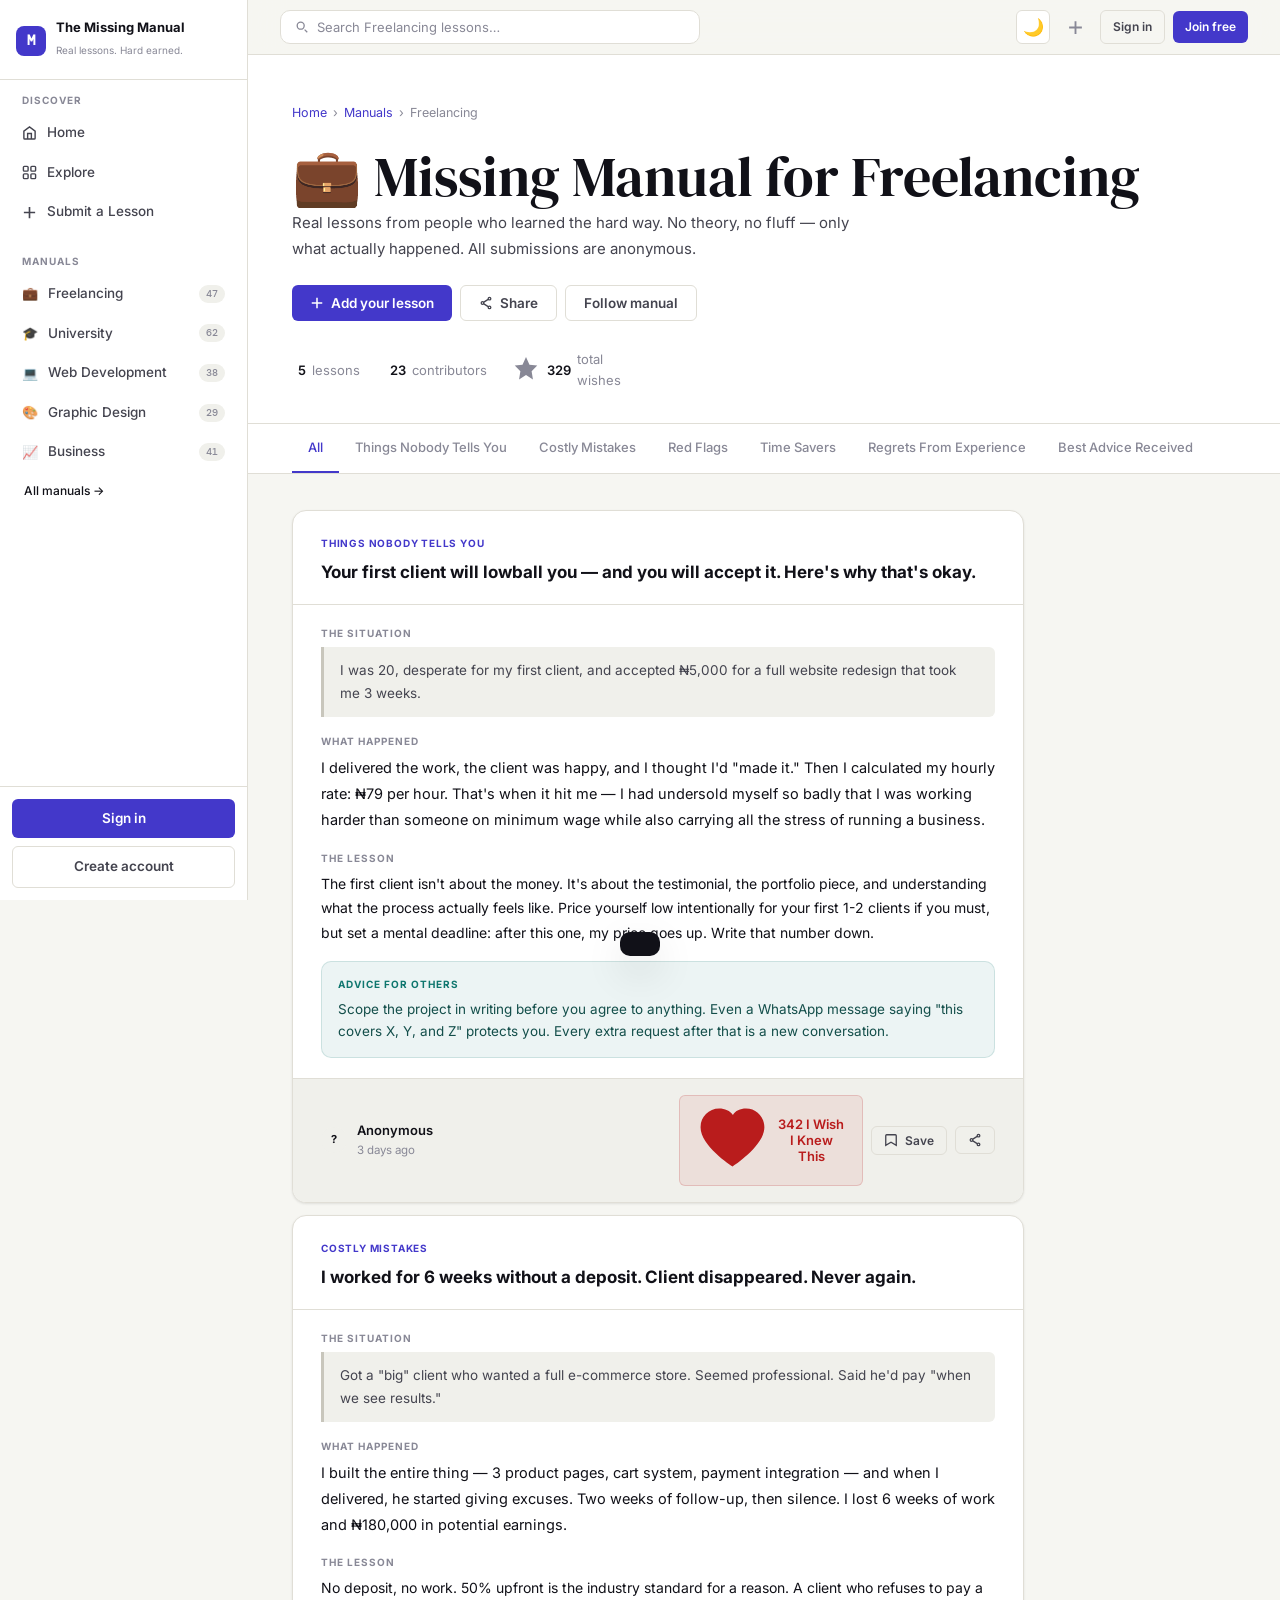
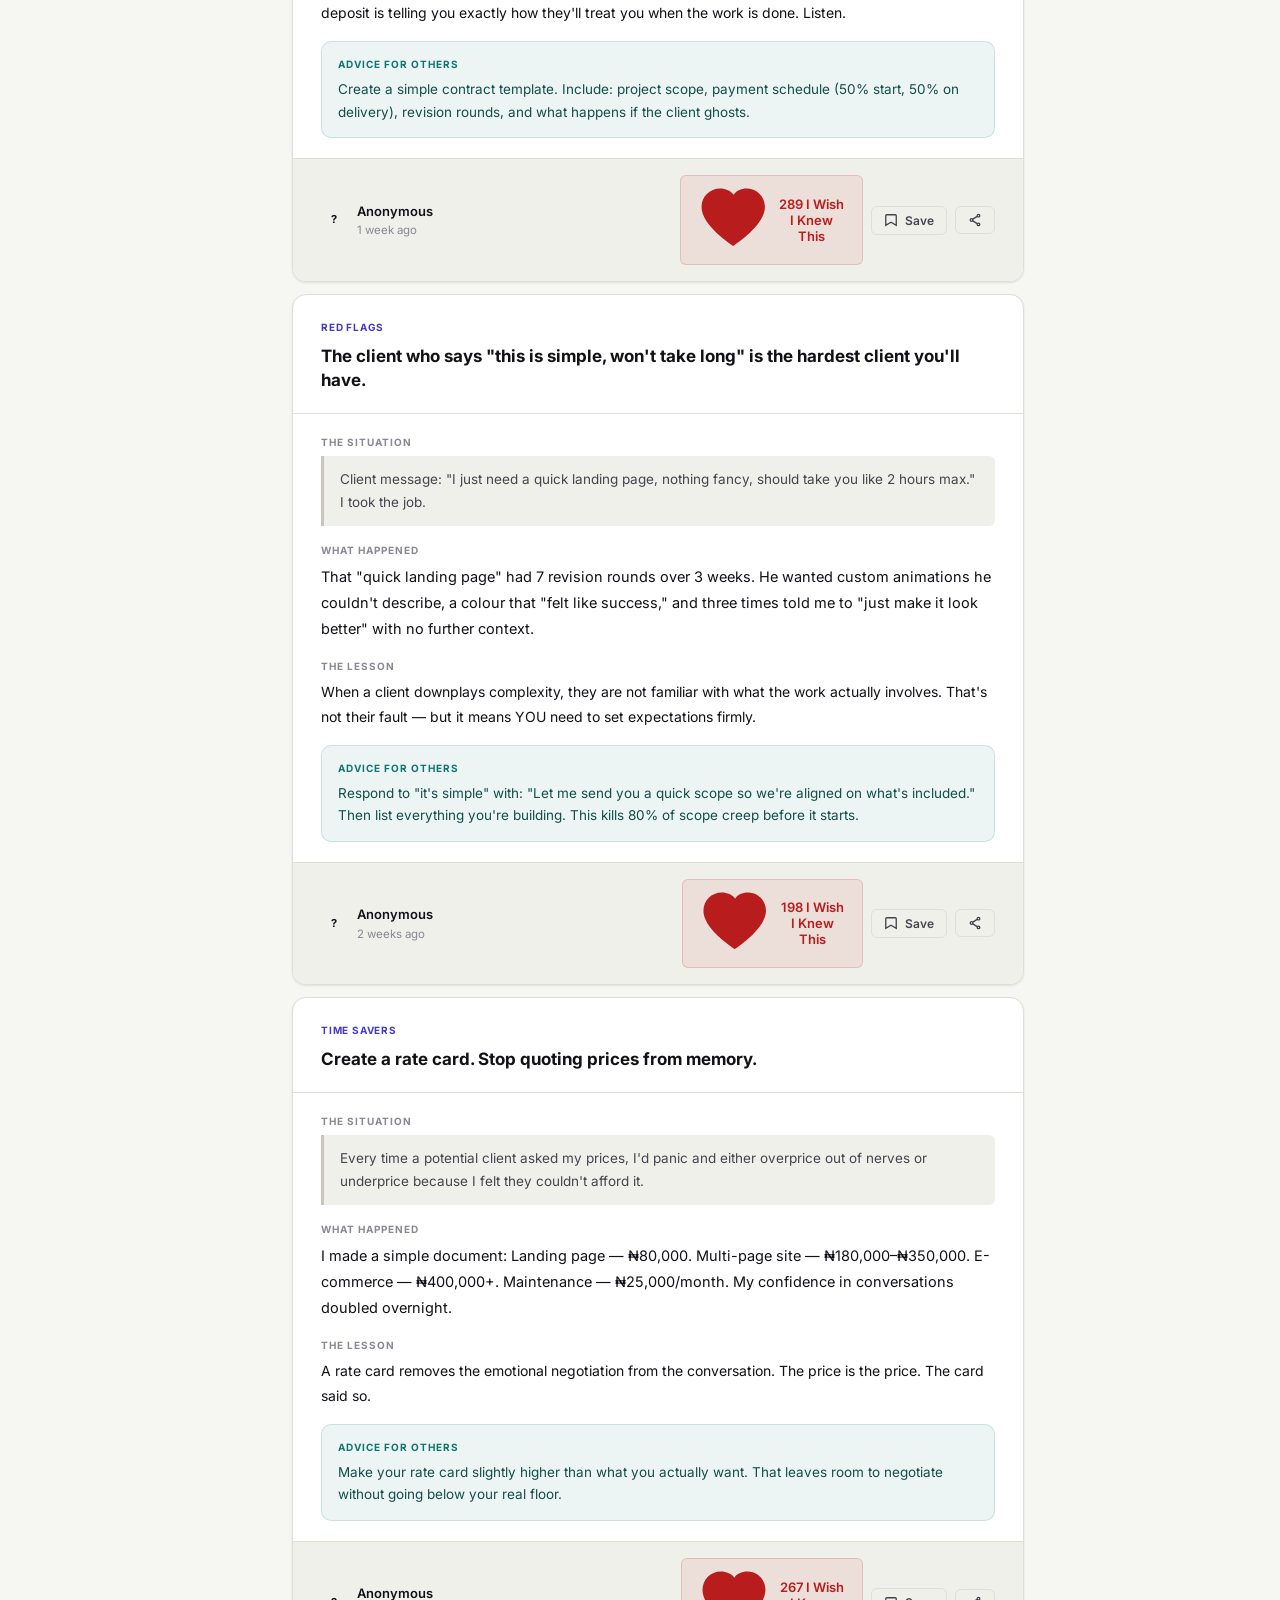
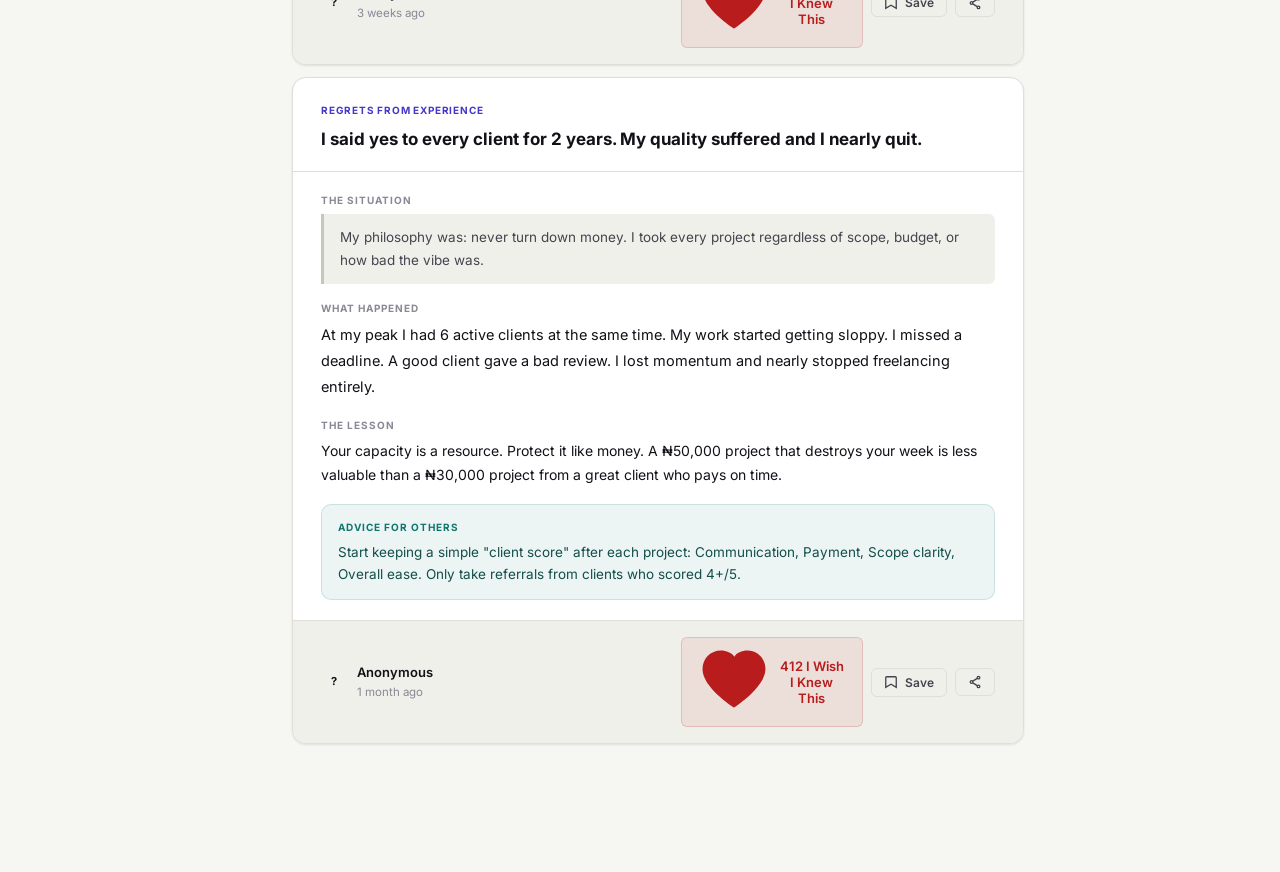
==== pages/manual.html @ 492c7e6f "Launch" ====
<!DOCTYPE html>
<html lang="en">
<head>
  <meta charset="UTF-8"/>
  <meta name="viewport" content="width=device-width,initial-scale=1.0"/>
  <title>Manual — The Missing Manual</title>
  <link rel="stylesheet" href="../css/style.css"/>
</head>
<body>
<div class="app-wrapper ready">
  <div id="sb"></div>
  <main class="main-content">
    <div id="tb"></div>
    <div id="mh"></div>
    <div class="tabs-bar" id="tabs"></div>
    <div class="page" id="lessons" style="max-width:820px"></div>
  </main>
</div>
<div id="sm"></div>
<div class="toast"></div>
<div id="mn"></div>

<script src="../js/app.js"></script><script src="../js/loader.js"></script>
<script>
  const P = new URLSearchParams(location.search);
  const catId = P.get('cat') || 'freelancing';
  const focusId = P.get('lesson');
  const cat = DATA.categories.find(c=>c.id===catId) || DATA.categories[0];
  const lessons = DATA.lessons[cat.id] || [];

  document.title = `${cat.name} Manual — The Missing Manual`;
  document.getElementById('sb').innerHTML = buildSidebar('');
  document.getElementById('tb').innerHTML = buildTopbar(`Search ${cat.name} lessons…`);
  document.getElementById('sm').innerHTML = buildShareModal();
  document.getElementById('mn').innerHTML = buildMobileNav('explore');

  document.getElementById('mh').innerHTML = `
    <div class="manual-hero">
      <div class="breadcrumb"><a href="../index.html">Home</a> › <a href="explore.html">Manuals</a> › <span>${cat.name}</span></div>
      <h1>${cat.icon} Missing Manual for ${cat.name}</h1>
      <p class="lead">Real lessons from people who learned the hard way. No theory, no fluff — only what actually happened. All submissions are anonymous.</p>
      <div class="manual-actions">
        <button class="btn btn-primary" onclick="location='submit.html'">${ic('plus')} Add your lesson</button>
        <button class="btn btn-ghost" onclick="openShare('Missing Manual for ${cat.name}',location.href)">${ic('share')} Share</button>
        <button class="btn btn-ghost" id="followBtn" onclick="toggleFollow()">Follow manual</button>
      </div>
      <div class="manual-stats">
        <span class="manual-stat">${ic('heart')} <strong>${lessons.length}</strong> lessons</span>
        <span class="manual-stat">${ic('user')} <strong>${cat.contributors}</strong> contributors</span>
        <span class="manual-stat">${ic('star')} <strong>${cat.lessons*7}</strong> total wishes</span>
      </div>
    </div>`;

  const TYPES = ['All','Things Nobody Tells You','Costly Mistakes','Red Flags','Time Savers','Regrets From Experience','Best Advice Received'];
  let activeType = 'All';

  document.getElementById('tabs').innerHTML = TYPES.map(t=>
    `<div class="tab ${t===activeType?'active':''}" onclick="filterBy('${t}',this)">${t}</div>`
  ).join('');

  function filterBy(t, el){
    activeType = t;
    document.querySelectorAll('.tab').forEach(x=>x.classList.remove('active'));
    el.classList.add('active');
    render();
  }

  function render(){
    const list = activeType==='All' ? lessons : lessons.filter(l=>l.type===activeType);
    const m = document.getElementById('lessons');
    if(!list.length){
      m.innerHTML=`<div style="text-align:center;padding:60px 20px">
        <div style="font-size:32px;margin-bottom:12px;opacity:.3">📭</div>
        <h3 style="font-size:15px;margin-bottom:6px">No lessons here yet</h3>
        <p style="font-size:13px;color:var(--text-muted);margin-bottom:20px">Be the first to share what you know about this.</p>
        <a href="submit.html" class="btn btn-primary">Submit a lesson</a>
      </div>`;
      return;
    }
    m.innerHTML = list.map(l=>buildCard(l)).join('') + '<div style="height:80px"></div>';
    if(focusId){
      const el=document.getElementById(`lc-${focusId}`);
      if(el) setTimeout(()=>el.scrollIntoView({behavior:'smooth',block:'center'}),200);
    }
  }

  function buildCard(l){
    const wished = Wishes.has(l.id);
    const saved  = Saved.has(l.id);
    return `<div class="lesson-card" id="lc-${l.id}">
      <div class="lesson-card-head">
        <span class="section-badge">${l.type}</span>
        <h3>${l.title}</h3>
      </div>
      <div class="lesson-card-body">
        <div class="lesson-block">
          <span class="block-label">The situation</span>
          <div class="block-situation"><p>${l.situation}</p></div>
        </div>
        <div class="lesson-block">
          <span class="block-label">What happened</span>
          <div class="block-lesson"><p>${l.what_happened}</p></div>
        </div>
        <div class="lesson-block">
          <span class="block-label">The lesson</span>
          <p style="font-size:14px;color:var(--text-primary);line-height:1.75">${l.lesson}</p>
        </div>
        <div class="lesson-block">
          <div class="block-advice"><span class="block-label">Advice for others</span><p>${l.advice}</p></div>
        </div>
      </div>
      <div class="lesson-card-foot">
        <div class="lesson-author">
          <div class="avatar" style="width:26px;height:26px;font-size:11px;background:var(--surface-2);color:var(--text-muted)">?</div>
          <div><div class="a-name">Anonymous</div><div class="a-time">${l.time}</div></div>
        </div>
        <div class="lesson-foot-actions">
          <button class="wish-btn ${wished?'active':''}" id="wb-${l.id}" onclick="toggleWish('${l.id}',this)">
            ${ic('heart')} <span id="wc-${l.id}">${l.wishes+(wished?1:0)} I Wish I Knew This</span>
          </button>
          <button class="btn btn-ghost btn-sm" id="sb-${l.id}" onclick="toggleSave('${l.id}',this)">
            ${ic('bookmark')} ${saved?'Saved':'Save'}
          </button>
          <button class="btn btn-ghost btn-sm" onclick="openShare('${l.title.replace(/'/g,"\\'")}',location.href+'&lesson=${l.id}')">
            ${ic('share')}
          </button>
        </div>
      </div>
    </div>`;
  }

  function toggleWish(id, btn){
    if(!Auth.isLoggedIn()){ location.href='login.html'; return; }
    const added = Wishes.toggle(id);
    const base = Object.values(DATA.lessons).flat().find(l=>l.id===id)?.wishes||0;
    document.getElementById(`wc-${id}`).textContent = `${base+(added?1:0)} I Wish I Knew This`;
    btn.classList.toggle('active', added);
    showToast(added?'Wish added!':'Wish removed');
  }

  function toggleSave(id, btn){
    if(!Auth.isLoggedIn()){ location.href='login.html'; return; }
    const added = Saved.toggle(id);
    btn.innerHTML = `${ic('bookmark')} ${added?'Saved':'Save'}`;
    showToast(added?'Lesson saved!':'Removed from saved');
  }

  function toggleFollow(){
    if(!Auth.isLoggedIn()){ location.href='login.html'; return; }
    const btn = document.getElementById('followBtn');
    const now = btn.textContent.trim();
    btn.textContent = now==='Unfollow manual' ? 'Follow manual' : 'Unfollow manual';
    showToast(now==='Unfollow manual' ? 'Unfollowed' : `Following ${cat.name} manual`);
  }

  render();
</script>
</body>
</html>
---- css/style.css ----
@import url('https://fonts.googleapis.com/css2?family=DM+Serif+Display:ital@0;1&family=Inter:wght@300;400;500;600;700&family=DM+Mono:wght@400;500&display=swap');

:root {
  --bg:#F6F6F2;
  --surface:#FFFFFF;
  --surface-2:#F0F0EB;
  --surface-3:#E8E8E2;
  --border:#E0DED6;
  --border-dark:#C8C6BC;
  --text-1:#111118;
  --text-2:#44444F;
  --text-3:#888896;
  --indigo:#4338CA;
  --indigo-2:#3730A3;
  --indigo-soft:rgba(67,56,202,0.08);
  --indigo-border:rgba(67,56,202,0.18);
  --crimson:#B91C1C;
  --crimson-soft:rgba(185,28,28,0.08);
  --teal:#0F766E;
  --teal-soft:rgba(15,118,110,0.08);
  --amber:#92400E;
  --amber-soft:rgba(146,64,14,0.08);
  --slate:#1E293B;
  --r-sm:6px;--r:10px;--r-lg:14px;--r-xl:20px;
  --sh-sm:0 1px 3px rgba(0,0,0,0.06),0 1px 2px rgba(0,0,0,0.04);
  --sh:0 4px 16px rgba(0,0,0,0.08);
  --sh-lg:0 16px 40px rgba(0,0,0,0.12);
  --nav:248px;
  --ease:all 0.18s ease;
}

*,*::before,*::after{box-sizing:border-box;margin:0;padding:0}
html{font-size:16px;scroll-behavior:smooth}
body{font-family:'Inter',sans-serif;background:var(--bg);color:var(--text-1);line-height:1.6;-webkit-font-smoothing:antialiased}
a{color:inherit;text-decoration:none}
button{cursor:pointer;font-family:inherit;border:none;background:none}
input,textarea,select{font-family:inherit}
h1,h2,h3,h4{line-height:1.2;color:var(--text-1)}
h1{font-size:clamp(2.25rem,5vw,3.5rem);font-family:'DM Serif Display',serif;font-weight:400}
h2{font-size:clamp(1.5rem,3vw,2.25rem);font-family:'DM Serif Display',serif;font-weight:400}
h3{font-size:1rem;font-weight:600}
p{color:var(--text-2);line-height:1.75}

/* APP WRAPPER */
.app-wrapper{display:flex;min-height:100vh;opacity:0;transition:opacity 0.5s ease}
.app-wrapper.ready{opacity:1}

/* SIDEBAR */
.sidebar{width:var(--nav);background:var(--surface);border-right:1px solid var(--border);position:fixed;top:0;left:0;bottom:0;display:flex;flex-direction:column;z-index:100;overflow-y:auto}
.sidebar-logo{padding:20px 16px 18px;border-bottom:1px solid var(--border);display:flex;align-items:center;gap:10px}
.logo-mark{width:30px;height:30px;border-radius:8px;background:var(--indigo);display:flex;align-items:center;justify-content:center;flex-shrink:0}
.logo-mark span{color:white;font-size:14px;font-weight:700;font-family:'DM Mono',monospace}
.logo-name{font-size:13px;font-weight:700;color:var(--text-1);display:block;line-height:1.2}
.logo-sub{font-size:10px;color:var(--text-3)}
.sidebar-nav{padding:12px;flex:1}
.nav-section{margin-bottom:22px}
.nav-section-label{font-size:10px;font-weight:700;color:var(--text-3);text-transform:uppercase;letter-spacing:.1em;padding:0 10px;margin-bottom:6px;display:block}
.nav-link{display:flex;align-items:center;gap:10px;padding:8px 10px;border-radius:var(--r-sm);font-size:13.5px;color:var(--text-2);font-weight:500;transition:var(--ease);cursor:pointer;margin-bottom:2px;text-decoration:none}
.nav-link:hover{background:var(--surface-2);color:var(--text-1)}
.nav-link.active{background:var(--indigo-soft);color:var(--indigo)}
.nav-link svg{width:15px;height:15px;flex-shrink:0}
.count{margin-left:auto;font-family:'DM Mono',monospace;font-size:10px;color:var(--text-3);background:var(--surface-2);padding:1px 7px;border-radius:20px}
.sidebar-bottom{padding:12px;border-top:1px solid var(--border)}
.sidebar-user{display:flex;align-items:center;gap:10px;padding:8px 10px;border-radius:var(--r-sm);cursor:pointer;transition:var(--ease)}
.sidebar-user:hover{background:var(--surface-2)}
.avatar{width:28px;height:28px;border-radius:50%;background:var(--indigo);display:flex;align-items:center;justify-content:center;font-size:11px;font-weight:700;color:white;flex-shrink:0}
.s-name{font-size:13px;font-weight:600;color:var(--text-1);display:block;line-height:1.3}
.s-handle{font-size:11px;color:var(--text-3)}
.main-content{margin-left:var(--nav);flex:1;min-height:100vh}

/* TOPBAR */
.topbar{position:sticky;top:0;z-index:50;background:rgba(246,246,242,0.93);backdrop-filter:blur(16px);border-bottom:1px solid var(--border);padding:10px 32px;display:flex;align-items:center;gap:12px}
.topbar-search{flex:1;max-width:420px;display:flex;align-items:center;gap:8px;background:var(--surface);border:1px solid var(--border);border-radius:var(--r);padding:8px 14px;transition:var(--ease)}
.topbar-search:focus-within{border-color:var(--indigo);box-shadow:0 0 0 3px var(--indigo-soft)}
.topbar-search svg{width:14px;height:14px;color:var(--text-3);flex-shrink:0}
.topbar-search input{flex:1;border:none;outline:none;background:none;font-size:13px;color:var(--text-1)}
.topbar-search input::placeholder{color:var(--text-3)}
.topbar-right{display:flex;align-items:center;gap:8px;margin-left:auto}
.icon-btn{width:34px;height:34px;border-radius:var(--r-sm);display:flex;align-items:center;justify-content:center;color:var(--text-3);transition:var(--ease);cursor:pointer;position:relative}
.icon-btn:hover{background:var(--surface-2);color:var(--text-1)}
.icon-btn svg{width:17px;height:17px}
.notif-dot::after{content:'';position:absolute;top:6px;right:6px;width:6px;height:6px;background:var(--crimson);border-radius:50%;border:1.5px solid var(--bg)}

/* BUTTONS */
.btn{display:inline-flex;align-items:center;gap:7px;padding:9px 18px;border-radius:var(--r-sm);font-size:13.5px;font-weight:600;transition:var(--ease);cursor:pointer;border:none;white-space:nowrap}
.btn svg{width:14px;height:14px}
.btn-primary{background:var(--indigo);color:white}
.btn-primary:hover{background:var(--indigo-2);transform:translateY(-1px);box-shadow:0 4px 14px rgba(67,56,202,0.35)}
.btn-ghost{background:transparent;color:var(--text-2);border:1px solid var(--border)}
.btn-ghost:hover{background:var(--surface-2);color:var(--text-1);border-color:var(--border-dark)}
.btn-sm{padding:6px 12px;font-size:12px}
.btn-lg{padding:12px 28px;font-size:15px}
.wish-btn{display:inline-flex;align-items:center;gap:8px;padding:8px 16px;border-radius:var(--r-sm);background:var(--crimson-soft);color:var(--crimson);border:1px solid rgba(185,28,28,0.18);font-size:13px;font-weight:600;transition:var(--ease);cursor:pointer}
.wish-btn:hover,.wish-btn.active{background:var(--crimson);color:white;border-color:var(--crimson)}

/* PAGES */
.page{padding:36px 44px;max-width:1100px}
.page-narrow{padding:36px 44px;max-width:760px}

/* HERO — the statement piece */
.hero{
  padding:88px 44px 72px;
  border-bottom:1px solid var(--border);
  background:var(--slate);
  position:relative;overflow:hidden;
}
.hero-stripe{position:absolute;top:0;left:0;right:0;height:3px;background:linear-gradient(90deg,var(--indigo),#7C3AED,var(--crimson),var(--teal))}
.hero-glow{position:absolute;top:-120px;right:-80px;width:500px;height:500px;background:radial-gradient(circle,rgba(67,56,202,0.2) 0%,transparent 65%);pointer-events:none}
.hero-glow-2{position:absolute;bottom:-80px;left:10%;width:360px;height:360px;background:radial-gradient(circle,rgba(185,28,28,0.12) 0%,transparent 65%);pointer-events:none}
.hero-eyebrow{display:inline-flex;align-items:center;gap:8px;font-size:11px;font-weight:700;color:rgba(255,255,255,0.45);text-transform:uppercase;letter-spacing:.14em;margin-bottom:22px;position:relative}
.hero-eyebrow::before{content:'';width:20px;height:1.5px;background:rgba(185,28,28,0.8);border-radius:2px}
.hero h1{max-width:660px;margin-bottom:22px;color:#F8F8FC;position:relative;line-height:1.1}
.hero h1 em{font-style:italic;color:#FCA07A}
.hero .lead{font-size:17px;color:rgba(255,255,255,0.6);max-width:520px;margin-bottom:40px;line-height:1.8;position:relative}
.hero-search{display:flex;align-items:center;gap:10px;background:rgba(255,255,255,0.96);border:none;border-radius:var(--r-lg);padding:10px 14px;max-width:560px;box-shadow:0 8px 40px rgba(0,0,0,0.3);position:relative;transition:var(--ease)}
.hero-search:focus-within{box-shadow:0 8px 40px rgba(0,0,0,0.35),0 0 0 3px rgba(67,56,202,0.25)}
.hero-search svg{width:18px;height:18px;color:var(--text-3);flex-shrink:0}
.hero-search input{flex:1;border:none;outline:none;background:none;font-size:15px;color:var(--text-1)}
.hero-search input::placeholder{color:var(--text-3)}
.hero-search-btn{background:var(--indigo);color:white;padding:8px 20px;border-radius:8px;font-size:13px;font-weight:700;border:none;cursor:pointer;transition:var(--ease);flex-shrink:0}
.hero-search-btn:hover{background:var(--indigo-2)}
.hero-hints{margin-top:18px;display:flex;align-items:center;gap:8px;flex-wrap:wrap;position:relative}
.hero-hint-label{font-size:12px;color:rgba(255,255,255,0.35)}
.hero-tag{font-size:12px;padding:4px 12px;background:rgba(255,255,255,0.08);border:1px solid rgba(255,255,255,0.14);border-radius:20px;color:rgba(255,255,255,0.65);cursor:pointer;transition:var(--ease)}
.hero-tag:hover{background:rgba(255,255,255,0.15);color:rgba(255,255,255,0.95);border-color:rgba(255,255,255,0.3)}

/* STATS */
.stats-bar{display:flex;background:var(--surface);border-bottom:1px solid var(--border)}
.stat-item{flex:1;padding:24px 28px;border-right:1px solid var(--border);text-align:center;transition:var(--ease);position:relative}
.stat-item:last-child{border-right:none}
.stat-item:hover{background:var(--surface-2)}
.stat-num{font-family:'DM Serif Display',serif;font-size:2.25rem;display:block;line-height:1;margin-bottom:4px}
.stat-label{font-size:11.5px;color:var(--text-3);font-weight:500}

/* SECTION */
.section-header{display:flex;align-items:center;justify-content:space-between;margin-bottom:20px}
.section-title{font-size:12px;font-weight:700;color:var(--text-3);text-transform:uppercase;letter-spacing:.1em}
.section-link{font-size:13px;color:var(--indigo);font-weight:600}
.section-link:hover{text-decoration:underline}

/* CATEGORY CARDS */
.category-grid{display:grid;grid-template-columns:repeat(auto-fill,minmax(210px,1fr));gap:12px}
.cat-card{background:var(--surface);border:1px solid var(--border);border-radius:var(--r-lg);padding:22px;cursor:pointer;transition:var(--ease);position:relative;overflow:hidden}
.cat-card::before{content:'';position:absolute;top:0;left:0;right:0;height:3px;background:var(--c,var(--indigo));transform:scaleX(0);transition:transform 0.22s ease;transform-origin:left}
.cat-card:hover{border-color:var(--border-dark);box-shadow:var(--sh);transform:translateY(-2px)}
.cat-card:hover::before{transform:scaleX(1)}
.cat-card:hover .cat-icon{transform:scale(1.1)}
.cat-icon{width:40px;height:40px;border-radius:var(--r-sm);display:flex;align-items:center;justify-content:center;margin-bottom:14px;font-size:20px;transition:transform 0.18s ease}
.cat-card h3{font-size:13.5px;margin-bottom:5px}
.cat-desc{font-size:12px;color:var(--text-3);margin-bottom:14px;line-height:1.5}
.cat-meta{display:flex;gap:12px}
.cat-meta span{font-family:'DM Mono',monospace;font-size:10.5px;color:var(--text-3)}
.cat-meta strong{color:var(--text-2)}

/* LESSON LIST */
.lesson-list{display:flex;flex-direction:column;gap:1px;background:var(--border);border:1px solid var(--border);border-radius:var(--r-lg);overflow:hidden;box-shadow:var(--sh-sm)}
.lesson-row{background:var(--surface);padding:20px 24px;display:flex;align-items:flex-start;gap:16px;cursor:pointer;transition:var(--ease);border-left:3px solid transparent}
.lesson-row:hover{background:var(--surface-2);border-left-color:var(--indigo)}
.lesson-row-left{flex:1;min-width:0}
.lesson-type{font-size:10.5px;font-weight:700;text-transform:uppercase;letter-spacing:.07em;color:var(--text-3);margin-bottom:7px;display:flex;align-items:center;gap:6px}
.lesson-row h3{font-size:14.5px;font-weight:600;margin-bottom:6px;line-height:1.45}
.lesson-row p{font-size:13px;color:var(--text-2);line-height:1.65;margin-bottom:10px;display:-webkit-box;-webkit-line-clamp:2;-webkit-box-orient:vertical;overflow:hidden}
.lesson-row-meta{display:flex;align-items:center;gap:14px}
.lesson-row-meta span{font-size:11.5px;color:var(--text-3);display:flex;align-items:center;gap:4px}
.lesson-row-right{display:flex;flex-direction:column;align-items:flex-end;gap:8px;flex-shrink:0}
.wish-pill{font-family:'DM Mono',monospace;font-size:10.5px;color:var(--crimson);background:var(--crimson-soft);padding:4px 10px;border-radius:20px;font-weight:600;border:1px solid rgba(185,28,28,0.14)}

/* LESSON CARD */
.lesson-card{background:var(--surface);border:1px solid var(--border);border-radius:var(--r-lg);margin-bottom:12px;overflow:hidden;box-shadow:var(--sh-sm);transition:box-shadow 0.2s}
.lesson-card:hover{box-shadow:var(--sh)}
.lesson-card-head{padding:24px 28px 20px;border-bottom:1px solid var(--border)}
.section-badge{font-size:10px;font-weight:700;text-transform:uppercase;letter-spacing:.08em;color:var(--indigo);margin-bottom:10px;display:block}
.lesson-card-head h3{font-size:17px;font-weight:700;line-height:1.4}
.lesson-card-body{padding:20px 28px}
.lesson-block{margin-bottom:16px}
.lesson-block:last-child{margin-bottom:0}
.block-label{font-size:10px;font-weight:700;text-transform:uppercase;letter-spacing:.1em;color:var(--text-3);display:block;margin-bottom:6px}
.block-situation{background:var(--surface-2);border-left:3px solid var(--border-dark);padding:12px 16px;border-radius:0 var(--r-sm) var(--r-sm) 0}
.block-situation p{font-size:13.5px;color:var(--text-2);line-height:1.7}
.block-lesson p{font-size:14.5px;color:var(--text-1);line-height:1.8}
.block-advice{background:var(--teal-soft);border:1px solid rgba(15,118,110,0.15);border-radius:var(--r);padding:14px 16px}
.block-advice .block-label{color:var(--teal)}
.block-advice p{font-size:13.5px;color:#134e4a;line-height:1.65}
.lesson-card-foot{padding:16px 28px;border-top:1px solid var(--border);display:flex;align-items:center;justify-content:space-between;flex-wrap:wrap;gap:10px;background:var(--surface-2)}
.lesson-author{display:flex;align-items:center;gap:10px}
.a-name{font-size:13px;font-weight:600}
.a-time{font-size:11.5px;color:var(--text-3)}
.lesson-foot-actions{display:flex;align-items:center;gap:8px;flex-wrap:wrap}

/* MANUAL */
.manual-hero{background:var(--surface);border-bottom:1px solid var(--border);padding:48px 44px 32px}
.breadcrumb{font-size:12.5px;color:var(--text-3);margin-bottom:20px;display:flex;align-items:center;gap:6px}
.breadcrumb a{color:var(--indigo);transition:var(--ease)}
.breadcrumb a:hover{text-decoration:underline}
.manual-hero .lead{font-size:15px;color:var(--text-2);max-width:580px;margin-bottom:24px;line-height:1.7}
.manual-actions{display:flex;gap:8px;flex-wrap:wrap;margin-bottom:28px}
.manual-stats{display:flex;gap:24px;flex-wrap:wrap}
.manual-stat{font-size:13px;color:var(--text-3);display:flex;align-items:center;gap:6px}
.manual-stat strong{color:var(--text-1);font-weight:600}
.tabs-bar{background:var(--surface);border-bottom:1px solid var(--border);padding:0 44px;display:flex;overflow-x:auto;scrollbar-width:none}
.tabs-bar::-webkit-scrollbar{display:none}
.tab{padding:13px 16px;font-size:13px;font-weight:500;color:var(--text-3);cursor:pointer;white-space:nowrap;border-bottom:2px solid transparent;transition:var(--ease)}
.tab:hover{color:var(--text-1)}
.tab.active{color:var(--indigo);border-bottom-color:var(--indigo)}

/* PROFILE */
.profile-cover{height:120px;background:var(--slate);position:relative;overflow:hidden}
.profile-cover::before{content:'';position:absolute;inset:0;background:linear-gradient(135deg,rgba(67,56,202,0.4),rgba(185,28,28,0.2))}
.profile-cover::after{content:'';position:absolute;top:0;left:0;right:0;height:3px;background:linear-gradient(90deg,var(--indigo),#7C3AED,var(--crimson),var(--teal))}
.profile-header{background:var(--surface);border-bottom:1px solid var(--border);padding:0 40px 32px}
.profile-avatar-row{display:flex;align-items:flex-end;justify-content:space-between;margin-top:-36px;margin-bottom:18px}
.p-avatar{width:72px;height:72px;border-radius:50%;border:4px solid white;background:var(--indigo);display:flex;align-items:center;justify-content:center;font-size:26px;font-weight:700;color:white;box-shadow:var(--sh)}
.p-actions{display:flex;gap:8px;padding-bottom:4px}
.p-name{font-family:'DM Serif Display',serif;font-size:1.75rem;margin-bottom:4px}
.p-handle{font-size:14px;color:var(--text-3);margin-bottom:12px}
.p-bio{font-size:14px;color:var(--text-2);max-width:500px;line-height:1.65;margin-bottom:18px}
.p-badges{display:flex;gap:8px;flex-wrap:wrap;margin-bottom:20px}
.badge{display:inline-flex;align-items:center;gap:5px;font-size:11px;font-weight:700;padding:4px 10px;border-radius:20px;border:1px solid}
.badge-gold{color:var(--amber);border-color:rgba(146,64,14,0.2);background:var(--amber-soft)}
.badge-blue{color:var(--indigo);border-color:var(--indigo-border);background:var(--indigo-soft)}
.badge-green{color:var(--teal);border-color:rgba(15,118,110,0.2);background:var(--teal-soft)}
.p-stats{display:flex;gap:24px;flex-wrap:wrap}
.p-stat .n{font-family:'DM Mono',monospace;font-size:1.25rem;font-weight:600;color:var(--text-1);display:block}
.p-stat .l{font-size:11.5px;color:var(--text-3)}

/* DASHBOARD */
.dash-grid{display:grid;grid-template-columns:1fr 1fr;gap:14px;margin-bottom:20px}
.dash-card{background:var(--surface);border:1px solid var(--border);border-radius:var(--r-lg);padding:24px;transition:var(--ease);position:relative;overflow:hidden}
.dash-card::after{content:'';position:absolute;top:0;left:0;width:4px;height:100%;background:var(--dc,var(--indigo))}
.dash-card:hover{box-shadow:var(--sh);transform:translateY(-1px)}
.dash-label{font-size:11px;font-weight:700;text-transform:uppercase;letter-spacing:.07em;color:var(--text-3);margin-bottom:8px}
.dash-value{font-family:'DM Serif Display',serif;font-size:2.25rem;color:var(--text-1);line-height:1;margin-bottom:4px}
.dash-sub{font-size:12px;color:var(--text-3)}
.dash-green{color:var(--teal);font-weight:600}

/* AUTH */
.auth-page{min-height:100vh;display:flex;opacity:0;transition:opacity 0.5s ease}
.auth-page.ready{opacity:1}
.auth-left{flex:1;display:flex;flex-direction:column;padding:48px;max-width:460px;background:var(--slate);position:relative;overflow:hidden}
.auth-left::before{content:'';position:absolute;top:0;left:0;right:0;height:3px;background:linear-gradient(90deg,var(--indigo),#7C3AED,var(--crimson),var(--teal))}
.auth-left::after{content:'';position:absolute;top:-60px;right:-60px;width:300px;height:300px;background:radial-gradient(circle,rgba(67,56,202,0.2),transparent 70%)}
.auth-logo{margin-bottom:auto;position:relative}
.auth-logo .logo-mark{width:36px;height:36px;background:var(--indigo);border-radius:9px;display:flex;align-items:center;justify-content:center;margin-bottom:12px}
.auth-logo .logo-mark span{color:white;font-size:16px;font-weight:700;font-family:'DM Mono',monospace}
.auth-logo h2{color:white;font-size:1.25rem;margin-bottom:4px;font-family:'Inter',sans-serif;font-weight:700}
.auth-logo p{color:rgba(255,255,255,0.45);font-size:13px}
.auth-quote{margin-top:auto;position:relative}
.auth-quote blockquote{font-family:'DM Serif Display',serif;font-size:1.125rem;color:rgba(255,255,255,0.88);line-height:1.7;margin-bottom:14px;font-style:italic}
.auth-quote cite{font-size:12px;color:rgba(255,255,255,0.35)}
.auth-right{flex:1;display:flex;align-items:center;justify-content:center;padding:48px;background:var(--bg)}
.auth-form{width:100%;max-width:380px}
.auth-form h1{font-size:1.875rem;margin-bottom:6px}
.auth-sub{font-size:14px;color:var(--text-3);margin-bottom:32px}
.form-group{margin-bottom:16px}
.form-label{font-size:12.5px;font-weight:600;color:var(--text-2);display:flex;justify-content:space-between;margin-bottom:6px}
.form-input{width:100%;padding:10px 14px;background:var(--surface);border:1.5px solid var(--border);border-radius:var(--r-sm);font-size:14px;color:var(--text-1);outline:none;transition:var(--ease)}
.form-input:focus{border-color:var(--indigo);box-shadow:0 0 0 3px var(--indigo-soft)}
.form-input::placeholder{color:var(--text-3)}
.form-submit{width:100%;padding:11px;background:var(--indigo);color:white;border:none;border-radius:var(--r-sm);font-size:14px;font-weight:700;cursor:pointer;transition:var(--ease);margin-top:8px}
.form-submit:hover{background:var(--indigo-2);transform:translateY(-1px);box-shadow:0 4px 14px rgba(67,56,202,0.35)}
.auth-divider{display:flex;align-items:center;gap:12px;margin:20px 0}
.auth-divider::before,.auth-divider::after{content:'';flex:1;height:1px;background:var(--border)}
.auth-divider span{font-size:11.5px;color:var(--text-3)}
.oauth-btn{width:100%;padding:10px;border:1.5px solid var(--border);border-radius:var(--r-sm);background:var(--surface);font-size:13px;font-weight:500;color:var(--text-1);cursor:pointer;transition:var(--ease);display:flex;align-items:center;justify-content:center;gap:10px;margin-bottom:10px}
.oauth-btn:hover{background:var(--surface-2);border-color:var(--border-dark)}
.auth-switch{text-align:center;font-size:13px;color:var(--text-3);margin-top:24px}
.auth-switch a{color:var(--indigo);font-weight:600}

/* MODAL */
.overlay{position:fixed;inset:0;background:rgba(0,0,0,0.4);display:flex;align-items:center;justify-content:center;z-index:1000;opacity:0;pointer-events:none;transition:opacity .2s}
.overlay.open{opacity:1;pointer-events:all}
.modal{background:var(--surface);border:1px solid var(--border);border-radius:var(--r-xl);padding:32px;max-width:420px;width:92%;box-shadow:var(--sh-lg);transform:translateY(12px);transition:transform .25s ease;position:relative}
.overlay.open .modal{transform:translateY(0)}
.modal-close{position:absolute;top:14px;right:14px;width:28px;height:28px;border-radius:50%;background:var(--surface-2);display:flex;align-items:center;justify-content:center;font-size:14px;cursor:pointer;color:var(--text-3);border:none;transition:var(--ease)}
.modal-close:hover{background:var(--surface-3)}
.modal-title{font-size:15px;font-weight:700;margin-bottom:4px}
.modal-sub{font-size:13px;color:var(--text-3);margin-bottom:22px}
.share-grid{display:grid;grid-template-columns:repeat(3,1fr);gap:10px;margin-bottom:20px}
.share-opt{display:flex;flex-direction:column;align-items:center;gap:6px;padding:14px 8px;border-radius:var(--r);border:1px solid var(--border);cursor:pointer;transition:var(--ease)}
.share-opt:hover{background:var(--surface-2);border-color:var(--border-dark);transform:translateY(-1px)}
.s-icon{width:36px;height:36px;border-radius:50%;display:flex;align-items:center;justify-content:center;font-size:17px}
.share-opt span{font-size:11px;font-weight:500;color:var(--text-2)}
.copy-row{display:flex;gap:8px}
.copy-input{flex:1;background:var(--surface-2);border:1px solid var(--border);border-radius:var(--r-sm);padding:8px 12px;font-size:11.5px;color:var(--text-3);font-family:'DM Mono',monospace;outline:none}

/* SUBMIT */
.submit-card{background:var(--surface);border:1px solid var(--border);border-radius:var(--r-lg);overflow:hidden;box-shadow:var(--sh-sm)}
.submit-head{padding:24px 28px;border-bottom:1px solid var(--border);background:var(--surface-2)}
.submit-head h3{font-size:15px;font-weight:700;margin-bottom:3px}
.submit-head p{font-size:13px;color:var(--text-3)}
.submit-body{padding:24px 28px;display:flex;flex-direction:column;gap:18px}
.form-row{display:grid;grid-template-columns:1fr 1fr;gap:16px}
.form-select{width:100%;padding:10px 14px;background:var(--surface);border:1.5px solid var(--border);border-radius:var(--r-sm);font-size:14px;color:var(--text-1);outline:none;cursor:pointer;transition:var(--ease)}
.form-select:focus{border-color:var(--indigo);box-shadow:0 0 0 3px var(--indigo-soft)}
.form-textarea{width:100%;padding:12px 14px;background:var(--surface);border:1.5px solid var(--border);border-radius:var(--r-sm);font-size:13.5px;color:var(--text-1);outline:none;resize:vertical;min-height:90px;line-height:1.65;transition:var(--ease)}
.form-textarea:focus{border-color:var(--indigo);box-shadow:0 0 0 3px var(--indigo-soft)}
.form-textarea::placeholder{color:var(--text-3)}
.char-hint{font-size:11px;color:var(--text-3);text-align:right;font-family:'DM Mono',monospace;margin-top:4px}
.submit-foot{padding:16px 28px;border-top:1px solid var(--border);display:flex;align-items:center;justify-content:space-between;background:var(--surface-2)}

/* TOAST */
.toast{position:fixed;bottom:24px;left:50%;transform:translateX(-50%) translateY(80px);background:var(--text-1);color:white;padding:12px 20px;border-radius:var(--r);font-size:13px;font-weight:500;display:flex;align-items:center;gap:8px;box-shadow:var(--sh-lg);z-index:2000;transition:transform .3s cubic-bezier(.34,1.56,.64,1);white-space:nowrap;pointer-events:none}
.toast.show{transform:translateX(-50%) translateY(0)}

/* MOBILE NAV */
.mobile-nav{display:none;position:fixed;bottom:0;left:0;right:0;background:var(--surface);border-top:1px solid var(--border);padding:6px 0 max(6px,env(safe-area-inset-bottom));z-index:100;box-shadow:0 -4px 16px rgba(0,0,0,0.06)}
.mobile-nav-inner{display:flex;justify-content:space-around}
.m-nav-item{display:flex;flex-direction:column;align-items:center;gap:3px;padding:6px 16px;cursor:pointer;color:var(--text-3);transition:var(--ease);border-radius:var(--r-sm)}
.m-nav-item.active{color:var(--indigo)}
.m-nav-item svg{width:20px;height:20px}
.m-nav-item span{font-size:9.5px;font-weight:600}

/* RESPONSIVE */
@media(max-width:900px){
  .sidebar{display:none}.main-content{margin-left:0}
  .hero{padding:48px 20px 40px}.page,.page-narrow{padding:20px}
  .manual-hero{padding:28px 20px 24px}.tabs-bar{padding:0 20px}
  .auth-left{display:none}.dash-grid{grid-template-columns:1fr}
  .form-row{grid-template-columns:1fr}.stats-bar{flex-wrap:wrap}
  .stat-item{flex:none;width:50%}.topbar{padding:8px 16px}
  .profile-header{padding:0 20px 24px}.mobile-nav{display:block}
}
@media(max-width:540px){.category-grid{grid-template-columns:1fr 1fr}.stat-item{width:100%}}
.divider{height:1px;background:var(--border)}
.mt-8{margin-top:8px}.mt-16{margin-top:16px}.mt-24{margin-top:24px}.mt-32{margin-top:32px}
.mb-8{margin-bottom:8px}.mb-16{margin-bottom:16px}.mb-24{margin-bottom:24px}
.hidden{display:none!important}

/* ── DARK MODE ── */
body.dark {
  --bg:#0F0F13;
  --surface:#16161D;
  --surface-2:#1E1E28;
  --surface-3:#252532;
  --border:#2A2A38;
  --border-dark:#353548;
  --text-1:#F0F0F5;
  --text-2:#A0A0B8;
  --text-3:#606078;
}
body.dark .topbar { background: rgba(15,15,19,0.93); }
body.dark .hero { background: #0D0D15; }
body.dark .hero-glow { background: radial-gradient(circle,rgba(67,56,202,0.25) 0%,transparent 65%); }
body.dark .stats-bar { background: var(--surface); }
body.dark .sidebar { background: var(--surface); }
body.dark .lesson-row { background: var(--surface); }
body.dark .lesson-row:hover { background: var(--surface-2); }
body.dark .lesson-card { background: var(--surface); }
body.dark .lesson-card-foot { background: var(--surface-2); }
body.dark .cat-card { background: var(--surface); }
body.dark .dash-card { background: var(--surface); }
body.dark .submit-card { background: var(--surface); }
body.dark .submit-head { background: var(--surface-2); }
body.dark .submit-foot { background: var(--surface-2); }
body.dark .form-input { background: var(--surface-2); color: var(--text-1); }
body.dark .form-textarea { background: var(--surface-2); color: var(--text-1); }
body.dark .form-select { background: var(--surface-2); color: var(--text-1); }
body.dark .modal { background: var(--surface); }
body.dark .auth-right { background: var(--bg); }
body.dark .auth-form h1 { color: var(--text-1); }
body.dark .topbar-search { background: var(--surface-2); }
body.dark .hero-search { background: var(--surface); }
body.dark .hero-search input { color: var(--text-1); }
body.dark .manual-hero { background: var(--surface); }
body.dark .tabs-bar { background: var(--surface); }
body.dark .profile-header { background: var(--surface); }
body.dark .mobile-nav { background: var(--surface); }
body.dark .block-situation { background: var(--surface-2); }
body.dark .hero-search-btn { background: var(--indigo); }

/* Theme toggle button */
.theme-toggle {
  width: 34px; height: 34px;
  border-radius: var(--r-sm);
  display: flex; align-items: center; justify-content: center;
  cursor: pointer; transition: var(--ease);
  color: var(--text-3); border: 1px solid var(--border);
  background: var(--surface);
  font-size: 16px;
}
.theme-toggle:hover { background: var(--surface-2); color: var(--text-1); }

/* Profile cover mobile fix */
@media(max-width:900px) {
  .profile-cover { height: 140px; }
  .profile-avatar-row { margin-top: -40px; }
  .profile-header { padding: 0 16px 24px; }
}
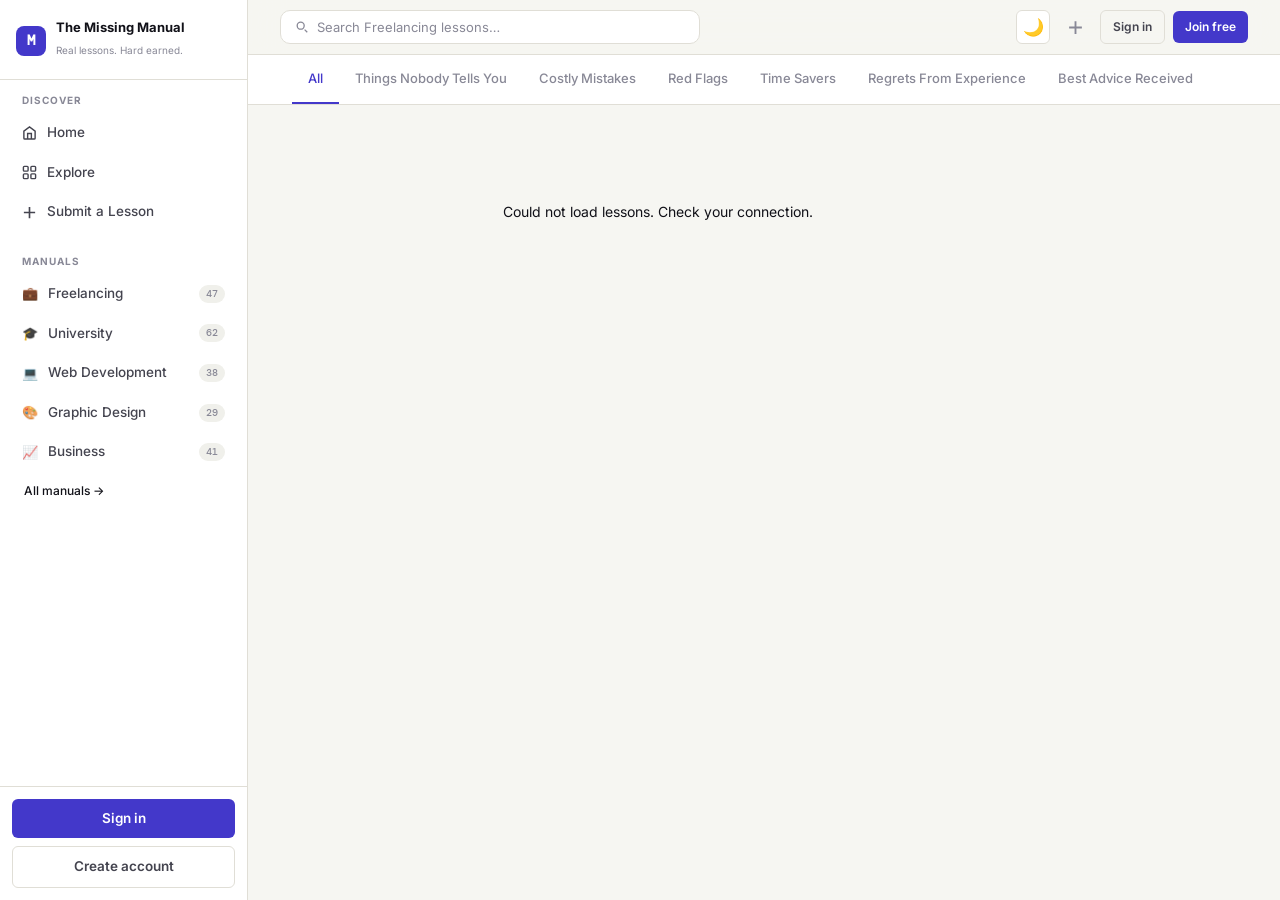
==== commit b7f93209: "Connect manual and saved pages to real backend" ====
--- a/pages/manual.html
+++ b/pages/manual.html
@@ -20,13 +20,13 @@
 <div class="toast"></div>
 <div id="mn"></div>
 
-<script src="../js/app.js"></script><script src="../js/loader.js"></script>
+<script src="../js/app.js"></script><script src="../js/api.js"></script><script src="../js/loader.js"></script>
 <script>
   const P = new URLSearchParams(location.search);
   const catId = P.get('cat') || 'freelancing';
   const focusId = P.get('lesson');
   const cat = DATA.categories.find(c=>c.id===catId) || DATA.categories[0];
-  const lessons = DATA.lessons[cat.id] || [];
+  let lessons = [];
 
   document.title = `${cat.name} Manual — The Missing Manual`;
   document.getElementById('sb').innerHTML = buildSidebar('');
@@ -34,22 +34,31 @@
   document.getElementById('sm').innerHTML = buildShareModal();
   document.getElementById('mn').innerHTML = buildMobileNav('explore');
 
-  document.getElementById('mh').innerHTML = `
-    <div class="manual-hero">
-      <div class="breadcrumb"><a href="../index.html">Home</a> › <a href="explore.html">Manuals</a> › <span>${cat.name}</span></div>
-      <h1>${cat.icon} Missing Manual for ${cat.name}</h1>
-      <p class="lead">Real lessons from people who learned the hard way. No theory, no fluff — only what actually happened. All submissions are anonymous.</p>
-      <div class="manual-actions">
-        <button class="btn btn-primary" onclick="location='submit.html'">${ic('plus')} Add your lesson</button>
-        <button class="btn btn-ghost" onclick="openShare('Missing Manual for ${cat.name}',location.href)">${ic('share')} Share</button>
-        <button class="btn btn-ghost" id="followBtn" onclick="toggleFollow()">Follow manual</button>
-      </div>
-      <div class="manual-stats">
-        <span class="manual-stat">${ic('heart')} <strong>${lessons.length}</strong> lessons</span>
-        <span class="manual-stat">${ic('user')} <strong>${cat.contributors}</strong> contributors</span>
-        <span class="manual-stat">${ic('star')} <strong>${cat.lessons*7}</strong> total wishes</span>
-      </div>
-    </div>`;
+  function timeAgo(iso){
+    const s = Math.floor((Date.now() - new Date(iso).getTime())/1000);
+    if(s<60) return 'just now';
+    if(s<3600) return Math.floor(s/60)+'m ago';
+    if(s<86400) return Math.floor(s/3600)+'h ago';
+    if(s<2592000) return Math.floor(s/86400)+'d ago';
+    return Math.floor(s/2592000)+'mo ago';
+  }
+
+  function renderHero(){
+    document.getElementById('mh').innerHTML = `
+      <div class="manual-hero">
+        <div class="breadcrumb"><a href="../index.html">Home</a> › <a href="explore.html">Manuals</a> › <span>${cat.name}</span></div>
+        <h1>${cat.icon} Missing Manual for ${cat.name}</h1>
+        <p class="lead">Real lessons from people who learned the hard way. No theory, no fluff — only what actually happened. All submissions are anonymous.</p>
+        <div class="manual-actions">
+          <button class="btn btn-primary" onclick="location='submit.html'">${ic('plus')} Add your lesson</button>
+          <button class="btn btn-ghost" onclick="openShare('Missing Manual for ${cat.name}',location.href)">${ic('share')} Share</button>
+          <button class="btn btn-ghost" id="followBtn" onclick="toggleFollow()">Follow manual</button>
+        </div>
+        <div class="manual-stats">
+          <span class="manual-stat">${ic('heart')} <strong>${lessons.length}</strong> lessons</span>
+        </div>
+      </div>`;
+  }
 
   const TYPES = ['All','Things Nobody Tells You','Costly Mistakes','Red Flags','Time Savers','Regrets From Experience','Best Advice Received'];
   let activeType = 'All';
@@ -85,8 +94,8 @@
   }
 
   function buildCard(l){
-    const wished = Wishes.has(l.id);
-    const saved  = Saved.has(l.id);
+    const wishes = l._count ? l._count.wishes : 0;
+    const comments = l._count ? l._count.comments : 0;
     return `<div class="lesson-card" id="lc-${l.id}">
       <div class="lesson-card-head">
         <span class="section-badge">${l.type}</span>
@@ -99,7 +108,7 @@
         </div>
         <div class="lesson-block">
           <span class="block-label">What happened</span>
-          <div class="block-lesson"><p>${l.what_happened}</p></div>
+          <div class="block-lesson"><p>${l.whatHappened}</p></div>
         </div>
         <div class="lesson-block">
           <span class="block-label">The lesson</span>
@@ -112,14 +121,14 @@
       <div class="lesson-card-foot">
         <div class="lesson-author">
           <div class="avatar" style="width:26px;height:26px;font-size:11px;background:var(--surface-2);color:var(--text-muted)">?</div>
-          <div><div class="a-name">Anonymous</div><div class="a-time">${l.time}</div></div>
+          <div><div class="a-name">Anonymous</div><div class="a-time">${timeAgo(l.createdAt)}</div></div>
         </div>
         <div class="lesson-foot-actions">
-          <button class="wish-btn ${wished?'active':''}" id="wb-${l.id}" onclick="toggleWish('${l.id}',this)">
-            ${ic('heart')} <span id="wc-${l.id}">${l.wishes+(wished?1:0)} I Wish I Knew This</span>
+          <button class="wish-btn" id="wb-${l.id}" onclick="toggleWish('${l.id}',this)">
+            ${ic('heart')} <span id="wc-${l.id}">${wishes} I Wish I Knew This</span>
           </button>
           <button class="btn btn-ghost btn-sm" id="sb-${l.id}" onclick="toggleSave('${l.id}',this)">
-            ${ic('bookmark')} ${saved?'Saved':'Save'}
+            ${ic('bookmark')} Save
           </button>
           <button class="btn btn-ghost btn-sm" onclick="openShare('${l.title.replace(/'/g,"\\'")}',location.href+'&lesson=${l.id}')">
             ${ic('share')}
@@ -131,18 +140,24 @@
 
   function toggleWish(id, btn){
     if(!Auth.isLoggedIn()){ location.href='login.html'; return; }
-    const added = Wishes.toggle(id);
-    const base = Object.values(DATA.lessons).flat().find(l=>l.id===id)?.wishes||0;
-    document.getElementById(`wc-${id}`).textContent = `${base+(added?1:0)} I Wish I Knew This`;
-    btn.classList.toggle('active', added);
-    showToast(added?'Wish added!':'Wish removed');
+    Api.wishLesson(id).then(function(res){
+      if(res.error){ showToast(res.error); return; }
+      const span = document.getElementById(`wc-${id}`);
+      const current = parseInt(span.textContent) || 0;
+      const next = res.wished ? current+1 : Math.max(0, current-1);
+      span.textContent = `${next} I Wish I Knew This`;
+      btn.classList.toggle('active', res.wished);
+      showToast(res.wished?'Wish added!':'Wish removed');
+    }).catch(function(){ showToast('Could not connect to server'); });
   }
 
   function toggleSave(id, btn){
     if(!Auth.isLoggedIn()){ location.href='login.html'; return; }
-    const added = Saved.toggle(id);
-    btn.innerHTML = `${ic('bookmark')} ${added?'Saved':'Save'}`;
-    showToast(added?'Lesson saved!':'Removed from saved');
+    Api.saveLesson(id).then(function(res){
+      if(res.error){ showToast(res.error); return; }
+      btn.innerHTML = `${ic('bookmark')} ${res.saved?'Saved':'Save'}`;
+      showToast(res.saved?'Lesson saved!':'Removed from saved');
+    }).catch(function(){ showToast('Could not connect to server'); });
   }
 
   function toggleFollow(){
@@ -153,7 +168,14 @@
     showToast(now==='Unfollow manual' ? 'Unfollowed' : `Following ${cat.name} manual`);
   }
 
-  render();
+  document.getElementById('lessons').innerHTML = `<div style="text-align:center;padding:60px 20px;color:var(--text-muted);font-size:14px">Loading lessons…</div>`;
+  Api.getLessons(cat.id).then(function(res){
+    lessons = res.lessons || [];
+    renderHero();
+    render();
+  }).catch(function(){
+    document.getElementById('lessons').innerHTML = `<div style="text-align:center;padding:60px 20px;color:var(--text-muted);font-size:14px">Could not load lessons. Check your connection.</div>`;
+  });
 </script>
 </body>
 </html>
